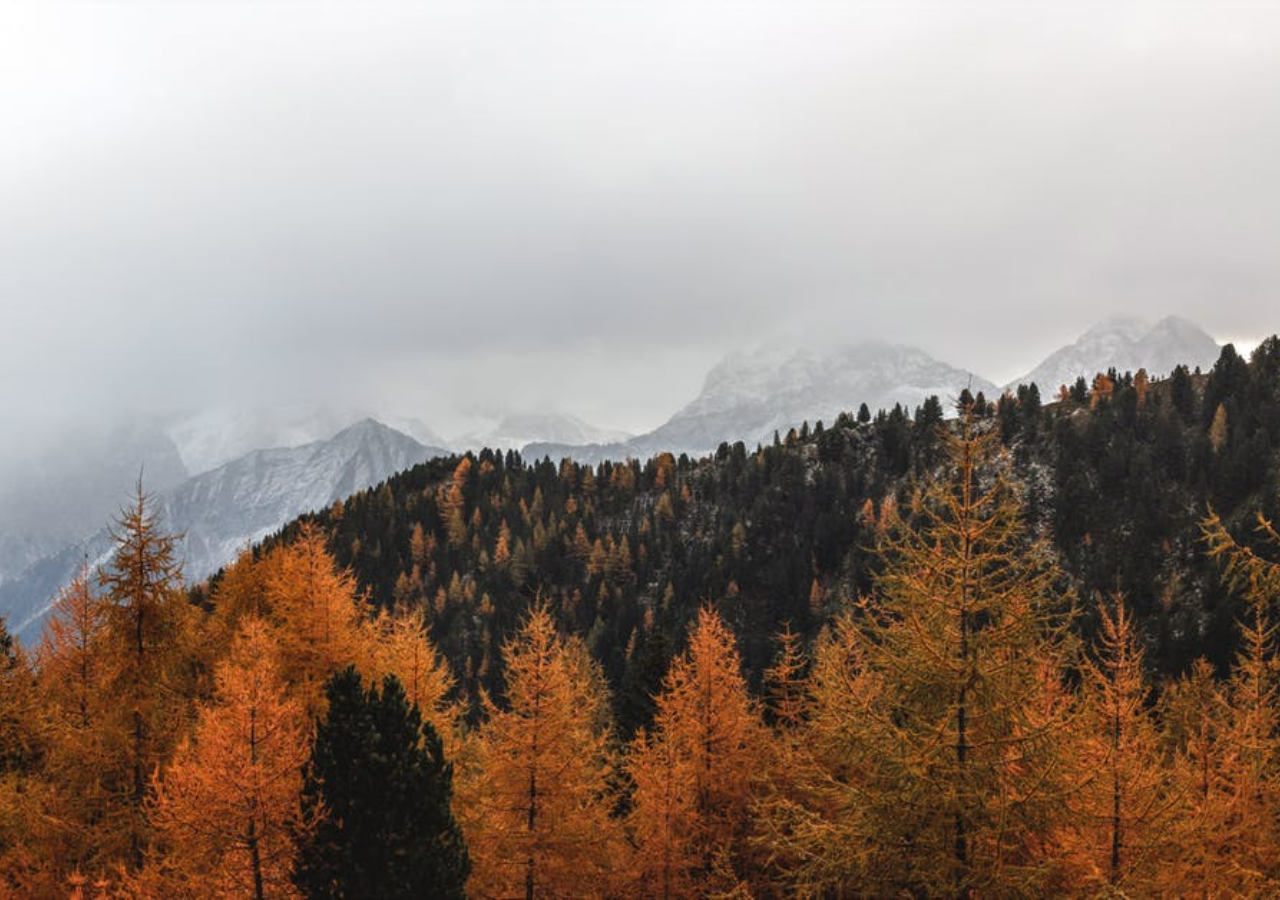
==== index.html @ 3c17465f "Project Stub" ====
<!DOCTYPE html>
<html>
<head>

    <!-- Place all CSS for header in this file -->
    <link href='css\header.css' rel='stylesheet' type='text/css'>

    <!-- Place all CSS for the rest of the elements in this file -->
    <link href='css\index.css' rel='stylesheet' type='text/css'>

	<!-- Place all CSS for fonts in this file -->
    <link href='css\font.css' rel='stylesheet' type='text/css'>

</head>
<body>
    <div id="main-container-div">

        <div class="header">

        	<!-- Insert code for Sign Up, Sign In button here. Add code for "ScriBBler" heading and the sub-heading -->

        </div>
           
        <div class="postButtons">

        	<!-- Insert code for All Posts & Create Post button here -->

        </div>
    </div>

    <div>

    	<!-- Insert code for Sign In modal here -->

    </div>

    <div>

    	<!-- Insert code for Sign Up modal here -->

    </div>

    <div>

    	<!-- Insert code for Create Post modal here -->

    </div>

	<!-- Place all Javascript for header in this file -->
	<script src="js\header.js"></script>
	<!-- Place all Javascript for rest of the elements in this file -->
    <script src="js\index.js"></script>

</body>
</html>
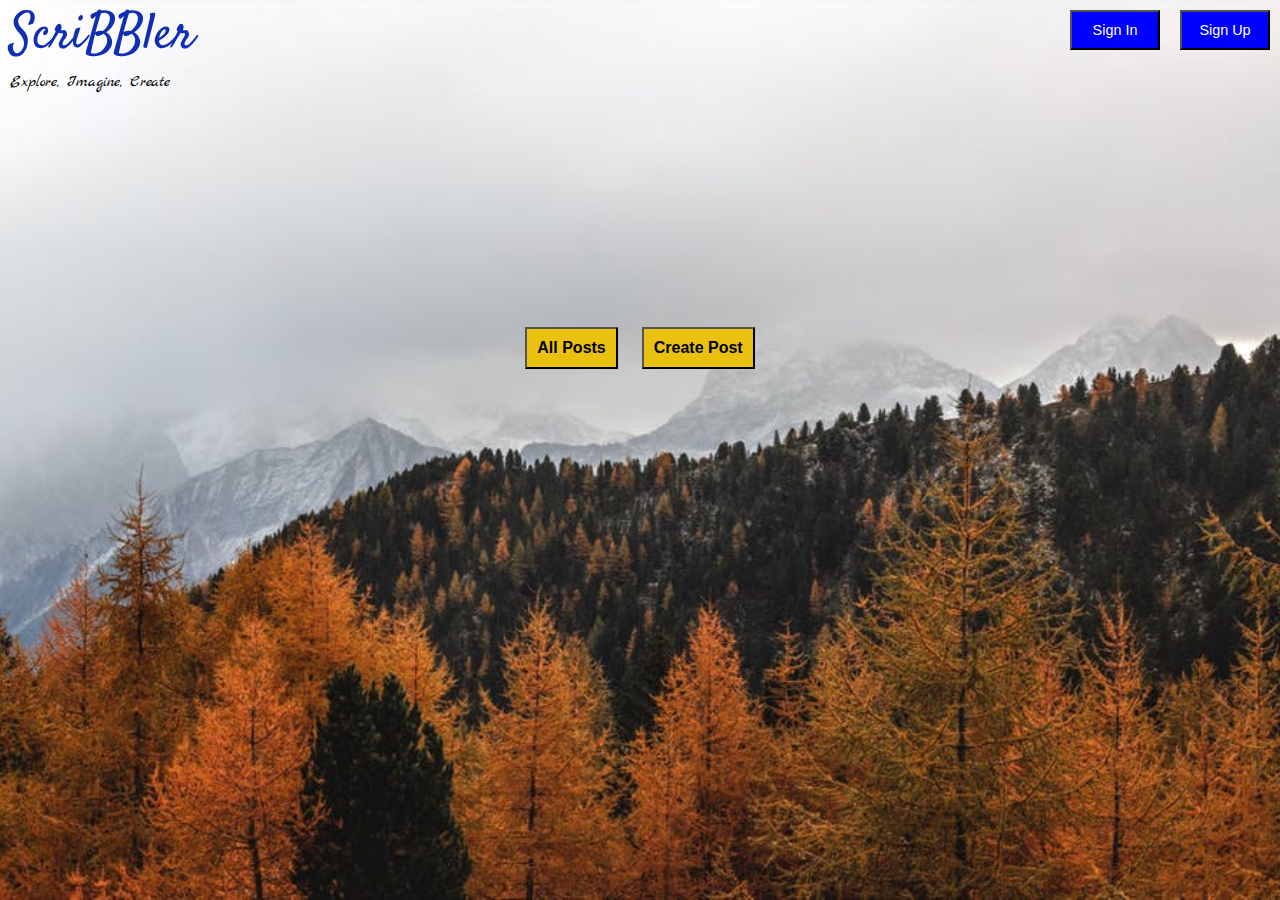
==== commit f8ef30d3: "First Final Commit" ====
--- a/index.html
+++ b/index.html
@@ -16,34 +16,89 @@
     <div id="main-container-div">
 
         <div class="header">
-
         	<!-- Insert code for Sign Up, Sign In button here. Add code for "ScriBBler" heading and the sub-heading -->
-
+            <input type="button" value="Sign Up" onclick="SignUp()" id="signUp" class="signButton">
+            <input type="button" value="Sign In" onclick="SignIn()" id="signIn" class="signButton">
+            <a class="logo-title" id="pageTitle">ScriBBler</a>
+            <p class="logo-text">Explore, Imagine, Create</p>
         </div>
            
         <div class="postButtons">
-
         	<!-- Insert code for All Posts & Create Post button here -->
+            <input type="button" id="allPosts" class="postButton-1" onclick="allPosts()" value="All Posts">
+            <input type="button" id="newPosts" class="postButton-1" onclick="newPosts()" value="Create Post">
 
         </div>
     </div>
 
-    <div>
+    <div id="signInModal" class="modal">
+    	<!-- Insert code for Sign In modal here -->
+        <form class="modal-content" action="/action_page.php">
+            <span onclick="onCloseModalClicked()" class="close_signIn" title="Close Modal">&times;</span>
+            <div class="container">
+            <h1>Welcome Back!</h1>
+            <hr>
+            <label for="Username" class="label">
+                <b>Username</b>
+            </label>
+            <input type="text" placeholder="Enter Username" name="Username" required>
 
-    	<!-- Insert code for Sign In modal here -->
-
+            <label for="psw" class="label">
+                <b>Password</b>
+            </label>
+            <input type="password" placeholder="Enter Password" name="psw" required>
+            <div class="clearfix" class="label">
+                
+                <button type="submit" class="signinbtn">Sign In</button>
+            </div>
+        </div>
+        <div id="signUpPrompt" class="signUpForm">Not a member?
+            <span id="" class="signUp" onclick="SignUp()">Sign Up</span>
+        </div>
+    </form>
     </div>
 
-    <div>
+    <div id="signUpModal" class="modal">
+        <div class="modal-content-sigup">
+            <span onclick="onCloseModalClicked()" class="close_signIn" title="Close Modal">&times;</span>
+            <form class="modal-content-sigUp" action="/action_page.php">
+                <div class="container-signUp">
 
-    	<!-- Insert code for Sign Up modal here -->
-
+                    <h1>Get Started</h1>
+                    <hr>
+                    <label for="Fullname" class="label">Full Name</label>
+                    <input type="text" placeholder="Enter Full Name" name="Fullname" required>
+                    <label for="Username" class="label">Username</label>
+                    <input type="text" placeholder="Enter Username" name="Username" required>
+                    <label for="psw" class="label">Password</label>
+                    <input type="password" placeholder="Enter Password" name="psw" required>
+                    <label for="pswrepeat" class="label">Confirm Password</label>
+                    <input type="password" placeholder="Confirm Password" name="pswrepeat" required>
+                    <div class="clearfix">
+                            <button type="submit" class="signupbtn">Sign Up</button>
+                        <button type="button" class="cancelbtn">Clear</button>
+                        
+                    </div>
+                </div>
+            </form>
+        </div>
     </div>
 
-    <div>
-
-    	<!-- Insert code for Create Post modal here -->
-
+    <div id="newPostModal" class="newPostBox">
+        <div class="newPost-Content">
+            <span onclick="ClosePost()" class="close_newPost">&times;</span>
+            <h1 id="formHeader">Create Your Post</h1>
+            <form id="newPostForm" action="/action_page.php">
+                <label for="newPostTitle">Title: </label>
+                <br />
+                <input id="newPostTitle" type="text" name="Title" class="post-title">
+                <br />
+                <br/>
+                <label for="postContent">Content: </label>
+                <textarea id="postContent" rows="27" cols="20" name="Content"></textarea>
+                <input id="newPostSubmit" type="submit" value="Create" align="right">
+            </form>
+        </div>
     </div>
 
 	<!-- Place all Javascript for header in this file -->
